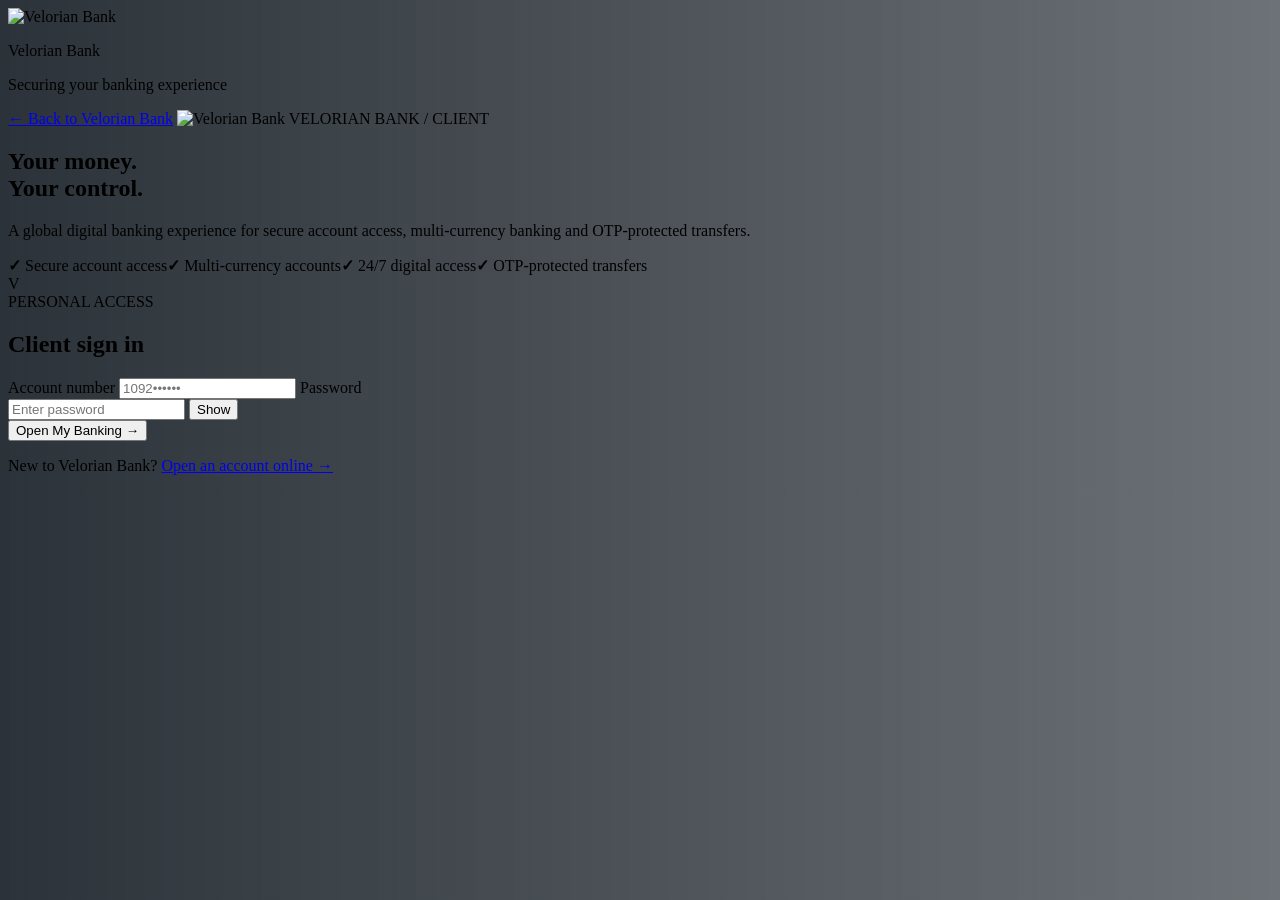
==== client/index.html @ 40f4d1a3 "Add files via upload" ====
<!doctype html><html lang="en"><head><meta charset="utf-8"><meta name="viewport" content="width=device-width,initial-scale=1"><meta name="description" content="Velorian Bank digital banking prototype"><base href="/VB-/"><title>Personal Banking — Velorian Bank</title><link rel="preconnect" href="https://fonts.googleapis.com"><link rel="preconnect" href="https://fonts.gstatic.com" crossorigin><link href="https://fonts.googleapis.com/css2?family=Inter:wght@400;500;600;700;800&family=Plus+Jakarta+Sans:wght@600;700;800&display=swap" rel="stylesheet"><link rel="stylesheet" href="../css/styles.css">
  <link rel="stylesheet" href="../css/preloader.css">
</head>
<body class="app-body client-app">
  <div id="vb-preloader" aria-label="Loading Velorian Bank" role="status">
    <div class="vb-loader-shell">
      <div class="vb-loader-mark">
        <span class="vb-loader-ring"></span>
        <img class="vb-loader-logo" src="../assets/logo-transparent.png" alt="Velorian Bank">
      </div>
      <p class="vb-loader-name">Velorian Bank</p>
      <p class="vb-loader-status">Securing your banking experience</p>
      <div class="vb-loader-progress" aria-hidden="true"></div>
    </div>
  </div>
<div id="toast" class="toast"></div>
<header class="client-topbar"><a href="index.html" class="client-logo"><img src="../assets/logo.jfif" alt="Velorian Bank"></a><nav class="client-nav"><button id="notificationsBtnTop" class="icon-btn notification-btn" aria-label="Notifications">◔<span id="notificationCount" class="notification-count">0</span></button><span class="client-welcome">Welcome back, <strong id="clientNameTop">Client</strong></span><button id="clientLogout" class="logout-btn">↪ <span>Sign out</span></button></nav></header>
<main class="client-main">
<section class="dashboard-welcome-row">
  <div><span class="eyebrow">PERSONAL BANKING</span><h1>Good to see you, <span id="heroFirstName">Client</span>.</h1><p>Everything you need to monitor your Velorian Bank account in one place.</p></div>
  <div class="dashboard-status"><span class="status-chip"><i></i> Account active</span><span class="status-chip">24/7 digital access</span></div>
</section>

<section class="client-dashboard-grid">
  <div class="account-summary-card">
    <div class="summary-top"><div><span class="summary-label">AVAILABLE BALANCE</span><div class="summary-account" id="summaryAccountNumber">1092••••••</div></div><span class="summary-currency" id="summaryCurrency">USD</span></div>
    <div class="summary-balance" id="balanceValue">$0.00</div>
    <div class="summary-bottom"><span>Funds available for account activity</span><button id="toggleBalance" class="text-btn">Hide balance</button></div>
  </div>
  <div class="dashboard-panel glass"><div class="dashboard-panel-head"><div><span class="card-kicker">FINANCIAL SNAPSHOT</span><h2>Account activity</h2></div></div><div class="snapshot-grid"><div class="snapshot-card"><span>Total deposits</span><strong id="totalDeposits">$0.00</strong><small>Successful deposits</small></div><div class="snapshot-card"><span>Total withdrawals</span><strong id="totalWithdrawals">$0.00</strong><small>Successful withdrawals</small></div><div class="snapshot-card"><span>Transactions</span><strong id="transactionCount">0</strong><small>Recorded activities</small></div><div class="snapshot-card"><span>Account status</span><strong id="snapshotStatus">Active</strong><small>Current standing</small></div></div></div>
</section>

<section class="client-dashboard-actions">
  <button class="quick-action transfer-action" id="openTransfer"><span>↗</span><strong>Transfer</strong><small>Send funds to another bank</small></button><button class="quick-action statement-action" id="openStatement"><span>▤</span><strong>Statements</strong><small>Generate an account statement</small></button>
  <button class="quick-action" id="notificationsBtn"><span>◔</span><strong>Notifications</strong><small>Review recent account alerts</small></button>
  <button class="quick-action" id="openPassword"><span>⌁</span><strong>Security</strong><small>Change your banking password</small></button>
  <button class="quick-action" id="openSupport"><span>?</span><strong>Support</strong><small>Get help with your account</small></button>
</section>

<section class="account-profile glass">
  <div class="profile-main"><div class="profile-avatar" id="profileAvatar">VB</div><div><span class="card-kicker">YOUR ACCOUNT</span><h2 id="profileName">Client</h2><p id="profileEmail">—</p></div></div>
  <div class="profile-meta"><div><span>Account number</span><strong id="profileAccountNumber">—</strong></div><div><span>Account type</span><strong id="profileType">Savings Account</strong></div><div><span>Member since</span><strong id="profileJoined">—</strong></div></div>
</section>

<section class="client-dashboard-grid">
  <div class="panel glass dashboard-activity"><div class="panel-head"><div><span class="card-kicker">ACCOUNT ACTIVITY</span><h2>Recent transactions</h2></div><div class="history-tools"><input id="historySearch" class="search-input" placeholder="Search transactions"><select id="historyFilter"><option value="all">All activity</option><option value="deposit">Deposits</option><option value="withdrawal">Withdrawals</option><option value="transfer_out">Transfers sent</option><option value="transfer_in">Transfers received</option></select></div></div><div class="table-wrap"><table><thead><tr><th>Reference</th><th>Transaction</th><th>Amount</th><th>Status</th><th>Date & time</th></tr></thead><tbody id="clientTransactions"></tbody></table></div></div>
  <div class="dashboard-side">
    <div class="dashboard-panel glass"><div class="dashboard-panel-head"><div><span class="card-kicker">ACCOUNT DETAILS</span><h2>Profile</h2></div></div><div class="account-details-list"><div><span>Account number</span><strong id="accountNumberHero">1092••••••</strong></div><div><span>Currency</span><strong id="profileCurrency">USD</strong></div><div><span>Status</span><strong id="profileStatus">Active</strong></div><div><span>Account type</span><strong id="profileTypeSide">Savings Account</strong></div></div></div>
    <div class="support-card"><span class="card-kicker">BANK SUPPORT</span><h3>Need help?</h3><p>Your account activity is managed by an authorized Velorian Bank administrator. Contact support if you need assistance with your account.</p><div class="support-actions"><button class="secondary-btn" id="openSupportSecondary">Contact support</button></div></div>
  </div>
</section>

<section class="dashboard-disclaimer">External transfers require one-time password verification. In this demonstration environment, external-bank transfers are simulated and are not sent through real banking payment rails.</section>

<section class="security-strip glass"><div><span class="card-kicker">ACCOUNT SECURITY</span><h3>Keep your banking access protected</h3><p>Update your password regularly and sign out when you finish.</p></div><button class="secondary-btn" id="openPasswordSecondary">Change password</button></section>
<footer class="client-footer"><span>© 2026 Velorian Bank</span><span>Trust. Tradition. Future.</span></footer></main>
<div class="modal-backdrop" id="transferModal"><div class="modal glass wide-modal"><button class="modal-close" data-close="transferModal">×</button><span class="eyebrow">GLOBAL TRANSFER</span><h2>Send money to another bank</h2><p class="modal-sub">Enter the recipient's banking details. You will be asked for a one-time verification code before the transfer is processed.</p><form id="externalTransferForm" class="form-stack form-grid"><label>Recipient full name<input id="transferRecipientName" required placeholder="Recipient name"></label><label>Destination country<input id="transferCountry" required placeholder="United Kingdom"></label><label>Recipient bank<input id="transferBankName" required placeholder="Bank name"></label><label>Recipient account number<input id="transferRecipientAccount" required placeholder="Account number / local identifier"></label><label>IBAN <small>Optional where not applicable</small><input id="transferIban" placeholder="IBAN"></label><label>SWIFT / BIC <small>Recommended for international transfers</small><input id="transferSwift" placeholder="SWIFT / BIC"></label><label>Amount<input id="transferAmount" type="number" min="0.01" step="0.01" required placeholder="0.00"></label><label>Currency<select id="transferCurrency"><option value="USD">USD — US Dollar</option><option value="GBP">GBP — British Pound</option><option value="EUR">EUR — Euro</option></select></label><label class="full-field">Transfer reference / description<input id="transferDescription" maxlength="120" placeholder="Purpose or payment reference"></label><div id="transferBalanceHint" class="account-number-line full-field">Available balance: —</div><p id="transferMessage" class="form-error full-field"></p><button class="primary-btn full-field" type="submit">Continue to OTP verification →</button></form></div></div>
<div class="modal-backdrop" id="otpModal"><div class="modal glass"><button class="modal-close" data-close="otpModal">×</button><span class="eyebrow">SECURITY VERIFICATION</span><h2>Verify your transfer</h2><p class="modal-sub" id="otpIntro">A one-time code has been sent to your registered email address.</p><form id="otpForm" class="form-stack"><label>6-digit OTP<input id="transferOtp" inputmode="numeric" maxlength="6" autocomplete="one-time-code" placeholder="••••••" required></label><div class="otp-timer" id="otpTimer">Expires in 05:00</div><p id="otpMessage" class="form-error"></p><button class="primary-btn" type="submit">Verify & process transfer →</button></form></div></div>
<div class="modal-backdrop" id="statementModal"><div class="modal glass"><button class="modal-close" data-close="statementModal">×</button><span class="eyebrow">ACCOUNT DOCUMENTS</span><h2>Generate statement</h2><p class="modal-sub">Choose a period, then print or save the statement as PDF.</p><form id="statementForm" class="form-stack"><label>From date<input id="statementFrom" type="date"></label><label>To date<input id="statementTo" type="date"></label><button class="primary-btn" type="submit">Generate statement →</button></form></div></div>
<div class="modal-backdrop" id="passwordModal"><div class="modal glass"><button class="modal-close" data-close="passwordModal">×</button><span class="eyebrow">SECURITY</span><h2>Change password</h2><form id="ownPasswordForm" class="form-stack"><label>Current password<input id="currentPassword" type="password" required></label><label>New password<input id="newPassword" type="password" minlength="8" required></label><label>Confirm new password<input id="confirmPassword" type="password" minlength="8" required></label><button class="primary-btn" type="submit">Update password</button></form></div></div>
<div class="modal-backdrop" id="notificationsModal"><div class="modal glass wide-modal"><button class="modal-close" data-close="notificationsModal">×</button><span class="eyebrow">ACCOUNT NOTIFICATIONS</span><h2>Notifications</h2><div id="notificationsList" class="notifications-list"></div></div></div>
<div class="modal-backdrop" id="receiptModal"><div class="modal glass" id="receiptContent"></div></div>
<script src="../js/storage.js"></script><script src="../js/config.js"></script><script src="../js/online-api.js"></script><script src="../js/access-control.js"></script><script src="../js/client.js"></script><script src="../js/client-online.js"></script>
  <script src="../js/preloader.js"></script>
<script src="../js/password-toggle.js"></script>
</body></html>
---- css/styles.css ----
:root {
  --bg: #07101c;
  --bg-soft: #0b1625;
  --panel: rgba(15, 29, 46, .74);
  --panel-strong: #0e1d2f;
  --border: rgba(255,255,255,.09);
  --text: #f5f8fc;
  --muted: #91a2b6;
  --gold: #d5a94f;
  --gold-soft: #f1d78c;
  --blue: #4e8cff;
  --blue-2: #6c63ff;
  --green: #31d59b;
  --red: #f46b7b;
  --shadow: 0 24px 70px rgba(0,0,0,.32);
  --radius: 24px;
  --radius-sm: 14px;
  --font: Inter, system-ui, sans-serif;
  --display: "Plus Jakarta Sans", Inter, system-ui, sans-serif;
}

* { box-sizing: border-box; }
html { scroll-behavior: smooth; }
body { margin: 0; background: var(--bg); color: var(--text); font-family: var(--font); }
button, input, select { font: inherit; }
button, a { -webkit-tap-highlight-color: transparent; }
a { color: inherit; text-decoration: none; }
button { cursor: pointer; }

.glass {
  background: linear-gradient(135deg, rgba(19,38,60,.78), rgba(8,19,32,.68));
  border: 1px solid var(--border);
  box-shadow: var(--shadow);
  backdrop-filter: blur(22px);
  -webkit-backdrop-filter: blur(22px);
}

.eyebrow, .card-kicker {
  display: block;
  color: #9bb0c7;
  font-size: 10px;
  font-weight: 800;
  letter-spacing: .18em;
  text-transform: uppercase;
}
h1,h2,h3 { font-family: var(--display); margin: 0; }
p { color: var(--muted); line-height: 1.7; }

.ambient, .auth-orb {
  position: fixed; border-radius: 50%; filter: blur(90px); opacity: .18; pointer-events: none;
}
.ambient-one { width: 420px; height: 420px; background: #326cff; top: -180px; left: -140px; }
.ambient-two { width: 480px; height: 480px; background: #a77a28; right: -220px; bottom: -180px; }

.landing-body, .auth-body { min-height: 100vh; overflow-x: hidden; background: radial-gradient(circle at 15% 20%, rgba(49,90,150,.22), transparent 30%), radial-gradient(circle at 85% 80%, rgba(180,132,40,.12), transparent 30%), var(--bg); }
.landing-shell { width: min(1160px, 92%); margin: auto; min-height: 100vh; display: grid; grid-template-columns: 1.05fr .95fr; gap: 70px; align-items: center; position: relative; }
.landing-brand { padding: 70px 0; }
.landing-logo { width: 330px; max-width: 80%; object-fit: contain; mix-blend-mode: screen; filter: drop-shadow(0 12px 25px rgba(0,0,0,.22)); }
.landing-brand h1 { font-size: clamp(42px, 5.5vw, 72px); line-height: 1.02; margin-top: 28px; letter-spacing: -.05em; }
.landing-brand h1 span, .auth-visual h1 span { color: var(--gold-soft); }
.landing-brand p { max-width: 580px; font-size: 16px; margin: 24px 0; }
.trust-row { display: flex; flex-wrap: wrap; gap: 14px; color: #c2d0df; font-size: 12px; }
.portal-grid { display: grid; gap: 18px; }
.portal-card { min-height: 230px; border: 1px solid var(--border); border-radius: 28px; padding: 30px; background: linear-gradient(145deg, rgba(24,46,71,.75), rgba(9,19,31,.78)); box-shadow: var(--shadow); display: grid; grid-template-columns: auto 1fr auto; gap: 20px; align-items: start; transition: transform .25s, border-color .25s, background .25s; }
.portal-card:hover { transform: translateY(-7px); border-color: rgba(213,169,79,.42); background: linear-gradient(145deg, rgba(30,55,83,.85), rgba(10,21,34,.84)); }
.portal-card h2 { margin-top: 8px; font-size: 28px; }
.portal-card p { font-size: 13px; margin-bottom: 0; }
.portal-icon { width: 52px; height: 52px; border-radius: 16px; display: grid; place-items: center; font-size: 24px; }
.admin-icon { background: rgba(108,99,255,.15); color: #9c96ff; }
.client-icon { background: rgba(49,213,155,.12); color: var(--green); }
.portal-arrow { font-size: 26px; color: #73879d; transition: transform .25s; }
.portal-card:hover .portal-arrow { transform: translateX(5px); color: white; }

.auth-layout { min-height: 100vh; width: min(1180px, 92%); margin: auto; display: grid; grid-template-columns: 1fr 480px; gap: 100px; align-items: center; position: relative; }
.back-link { position: absolute; top: 30px; left: 0; color: #9cafc4; font-size: 13px; }
.auth-visual .auth-logo { width: 230px; max-width: 60%; margin-bottom: 30px; mix-blend-mode: screen; }
.auth-visual .auth-logo { display: none !important; }
.auth-visual h1 { font-size: clamp(45px, 5vw, 70px); line-height: 1.02; margin-top: 18px; letter-spacing: -.05em; }
.auth-visual p { max-width: 560px; font-size: 15px; }
.auth-card { border-radius: 30px; padding: 38px; }
.auth-card-head { display: flex; gap: 16px; align-items: center; margin-bottom: 34px; }
.auth-card-head h2 { font-size: 25px; margin-top: 5px; }
.mini-brand { width: 48px; height: 48px; border-radius: 15px; display: grid; place-items: center; background: linear-gradient(145deg, #e1bc65, #a47728); color: #101a25; font-family: var(--display); font-weight: 900; font-size: 20px; }
.form-stack { display: grid; gap: 18px; }
.form-stack label { color: #b8c7d8; font-size: 12px; font-weight: 700; display: grid; gap: 8px; }
.form-stack input, .search-input, select { width: 100%; color: white; background: rgba(5,14,24,.72); border: 1px solid rgba(255,255,255,.10); border-radius: 13px; outline: none; padding: 14px 15px; transition: border .2s, box-shadow .2s; }
.form-stack input:focus, .search-input:focus, select:focus { border-color: rgba(78,140,255,.7); box-shadow: 0 0 0 4px rgba(78,140,255,.09); }
.password-wrap { position: relative; }
.password-wrap input { padding-right: 64px; }
.password-toggle { position: absolute; right: 7px; top: 7px; z-index: 10; height: 36px; min-width: 42px; padding: 0 8px; border: 0; border-radius: 9px; color: #9fb0c3; background: transparent; font-size: 11px; font-weight: 700; cursor: pointer; pointer-events: auto; }
.password-toggle:hover { color: #f0cf78; background: rgba(255,255,255,.04); }
.password-toggle:focus-visible { outline: 2px solid rgba(220,182,106,.65); outline-offset: 2px; }
.primary-btn, .secondary-btn, .success-btn, .danger-btn { border: 0; border-radius: 13px; padding: 14px 17px; color: white; font-weight: 800; transition: transform .2s, box-shadow .2s, filter .2s; }
.primary-btn { background: linear-gradient(135deg, #4e8cff, #6c63ff); box-shadow: 0 12px 25px rgba(78,140,255,.18); }
.primary-btn:hover, .secondary-btn:hover, .success-btn:hover, .danger-btn:hover { transform: translateY(-2px); filter: brightness(1.08); }
.primary-btn span { float: right; }
.primary-btn.compact { width: auto; }
.secondary-btn { background: rgba(255,255,255,.08); border: 1px solid var(--border); }
.success-btn { background: linear-gradient(135deg, #21b982, #2dd49c); color: #062218; }
.danger-btn { background: linear-gradient(135deg, #e85c6d, #f57986); color: #29070d; }
.form-error { min-height: 0; margin: -6px 0 0; color: #ff7d8a; font-size: 12px; display:none; }
.form-error.show { display:block; }

.app-body { min-height: 100vh; background: radial-gradient(circle at 75% 0%, rgba(47,90,155,.16), transparent 30%), var(--bg); }
.sidebar { position: fixed; left: 0; top: 0; bottom: 0; width: 250px; border-right: 1px solid var(--border); background: rgba(6,15,25,.9); backdrop-filter: blur(22px); z-index: 50; padding: 24px 16px; display: flex; flex-direction: column; }
.sidebar-brand img { width: 175px; height: 78px; object-fit: contain; mix-blend-mode: screen; }
.side-role { margin: 15px 5px 22px; color: #92a5ba; font-size: 11px; display: flex; align-items: center; gap: 8px; }
.status-dot { width: 7px; height: 7px; border-radius: 50%; background: var(--green); box-shadow: 0 0 12px var(--green); }
.sidebar nav { display: grid; gap: 5px; }
.nav-item { width: 100%; border: 0; background: transparent; color: #8193a8; text-align: left; padding: 13px 14px; border-radius: 12px; font-size: 13px; display: flex; gap: 13px; align-items: center; }
.nav-item.active, .nav-item:hover { background: rgba(78,140,255,.11); color: white; }
.sidebar-bottom { margin-top: auto; display: grid; gap: 15px; }
.security-note { display: flex; gap: 10px; padding: 13px; border-radius: 13px; background: rgba(49,213,155,.05); border: 1px solid rgba(49,213,155,.10); }
.security-note > span { color: var(--green); }
.security-note strong, .security-note small { display: block; }
.security-note strong { font-size: 10px; }
.security-note small { color: #7890a5; font-size: 9px; margin-top: 3px; }
.logout-btn { border: 0; background: transparent; color: #8395a9; text-align: left; padding: 12px 8px; display: flex; gap: 10px; }
.logout-btn:hover { color: #ff8792; }
.app-main { margin-left: 250px; min-height: 100vh; }
.topbar { min-height: 88px; padding: 18px 34px; border-bottom: 1px solid var(--border); display: flex; align-items: center; justify-content: space-between; gap: 20px; background: rgba(7,16,28,.55); backdrop-filter: blur(20px); position: sticky; top: 0; z-index: 20; }
.topbar h1 { font-size: 21px; margin-top: 5px; }
.topbar-user { display: flex; gap: 11px; align-items: center; }
.topbar-user strong, .topbar-user small { display: block; }
.topbar-user strong { font-size: 12px; }
.topbar-user small { font-size: 10px; color: var(--muted); margin-top: 3px; }
.avatar { width: 38px; height: 38px; border-radius: 50%; display: grid; place-items: center; background: linear-gradient(145deg,#d7ad58,#7b591d); color: #111b26; font-size: 11px; font-weight: 900; }
.menu-btn { display: none; background: transparent; border: 0; color: white; font-size: 22px; }
.dashboard-content { padding: 30px 34px 60px; max-width: 1500px; }
.dashboard-section { display: none; animation: sectionIn .3s ease; }
.dashboard-section.active { display: block; }
@keyframes sectionIn { from { opacity: 0; transform: translateY(5px); } to { opacity: 1; transform: none; } }
.welcome-banner { border-radius: 22px; padding: 27px 30px; display: flex; justify-content: space-between; align-items: center; margin-bottom: 20px; }
.welcome-banner h2 { margin-top: 8px; font-size: 24px; }
.welcome-banner p { margin: 6px 0 0; font-size: 12px; }
.stats-grid { display: grid; grid-template-columns: repeat(4,1fr); gap: 16px; margin-bottom: 18px; }
.stat-card { padding: 20px; border-radius: 20px; }
.stat-card .stat-top { display: flex; justify-content: space-between; color: #8498ad; font-size: 11px; }
.stat-card strong { display: block; margin: 16px 0 7px; font-family: var(--display); font-size: 26px; }
.stat-card small { color: #71869b; font-size: 10px; }
.stat-icon { width: 33px; height: 33px; border-radius: 10px; display: grid; place-items: center; }
.blue { color: #77a6ff; background: rgba(78,140,255,.11); }
.green { color: var(--green); background: rgba(49,213,155,.10); }
.red { color: var(--red); background: rgba(244,107,123,.10); }
.gold { color: var(--gold-soft); background: rgba(213,169,79,.10); }
.two-column { display: grid; grid-template-columns: 1.35fr .65fr; gap: 18px; }
.panel { border-radius: 22px; overflow: hidden; }
.panel-head { display: flex; justify-content: space-between; align-items: center; gap: 15px; padding: 23px 24px; }
.panel-head h2, .panel-head h3 { margin-top: 6px; font-size: 17px; }
.text-btn { background: transparent; border: 0; color: #79a6ff; font-size: 11px; }
.table-wrap { overflow-x: auto; }
table { width: 100%; border-collapse: collapse; min-width: 600px; }
th { color: #71869a; font-size: 9px; text-transform: uppercase; letter-spacing: .1em; font-weight: 800; text-align: left; padding: 12px 20px; border-top: 1px solid var(--border); }
td { padding: 15px 20px; border-top: 1px solid rgba(255,255,255,.055); color: #c5d1dd; font-size: 11px; white-space: nowrap; }
tbody tr:hover { background: rgba(255,255,255,.025); }
.amount-positive { color: var(--green); font-weight: 800; }
.amount-negative { color: var(--red); font-weight: 800; }
.badge { display: inline-flex; padding: 5px 8px; border-radius: 99px; font-size: 8px; font-weight: 800; text-transform: uppercase; letter-spacing: .07em; }
.badge-success { color: #6ff0bd; background: rgba(49,213,155,.09); }
.badge-pending { color: #f0ca76; background: rgba(213,169,79,.09); }
.client-list { padding: 0 20px 15px; }
.client-row { display: flex; align-items: center; gap: 11px; padding: 14px 0; border-top: 1px solid rgba(255,255,255,.055); }
.client-row .avatar { width: 32px; height: 32px; font-size: 9px; }
.client-row div:nth-child(2) { flex: 1; }
.client-row strong, .client-row small { display: block; }
.client-row strong { font-size: 11px; }
.client-row small { color: #6f8499; font-size: 9px; margin-top: 3px; }
.client-row .balance-mini { font-size: 11px; font-weight: 800; }
.section-heading { display: flex; align-items: end; justify-content: space-between; gap: 20px; margin-bottom: 22px; }
.section-heading h2 { margin-top: 7px; font-size: 27px; }
.section-heading p { margin: 6px 0 0; font-size: 12px; }
.toolbar { padding: 16px 20px; border-bottom: 1px solid var(--border); display: flex; gap: 10px; align-items: center; }
.search-input { max-width: 360px; font-size: 11px; }
.toolbar select { width: 150px; font-size: 11px; }
.muted { color: #71869a; font-size: 10px; margin-left: auto; }
.action-btn { border: 1px solid var(--border); background: rgba(255,255,255,.04); color: #a7bad0; border-radius: 8px; padding: 7px 9px; font-size: 9px; }
.action-btn:hover { color: white; border-color: rgba(78,140,255,.4); }
.mobile-overlay { display: none; }

.modal-backdrop { position: fixed; inset: 0; z-index: 100; background: rgba(0,0,0,.64); display: none; place-items: center; padding: 20px; backdrop-filter: blur(7px); }
.modal-backdrop.open { display: grid; }
.modal { width: min(520px, 100%); border-radius: 25px; padding: 30px; position: relative; max-height: 90vh; overflow: auto; }
.modal h2 { margin-top: 8px; font-size: 25px; }
.modal-sub { font-size: 12px; margin-top: 7px; }
.modal-close { position: absolute; top: 18px; right: 18px; width: 33px; height: 33px; border-radius: 10px; border: 1px solid var(--border); background: rgba(255,255,255,.05); color: #b7c6d6; font-size: 20px; }
.wide-modal { width: min(760px, 100%); }
.detail-hero { display: flex; align-items: center; gap: 15px; padding: 20px 0; }
.detail-hero .avatar { width: 56px; height: 56px; font-size: 14px; }
.detail-grid { display: grid; grid-template-columns: repeat(3,1fr); gap: 10px; margin: 8px 0 20px; }
.detail-box { padding: 15px; border-radius: 14px; background: rgba(255,255,255,.04); border: 1px solid var(--border); }
.detail-box span, .detail-box strong { display: block; }
.detail-box span { color: #74889d; font-size: 9px; text-transform: uppercase; letter-spacing: .08em; }
.detail-box strong { margin-top: 7px; font-size: 14px; }
.empty-state { padding: 45px 20px; text-align: center; color: #71869b; font-size: 11px; }

.client-topbar { height: 80px; padding: 0 max(4vw, 28px); border-bottom: 1px solid var(--border); display: flex; align-items: center; justify-content: space-between; background: rgba(7,16,28,.72); backdrop-filter: blur(20px); position: sticky; top: 0; z-index: 30; }
.client-logo img { width: 150px; height: 58px; object-fit: contain; mix-blend-mode: screen; }
.client-nav { display: flex; align-items: center; gap: 20px; }
.client-welcome { color: #8297ac; font-size: 11px; }
.client-welcome strong { color: white; }
.client-main { width: min(1180px, 92%); margin: auto; padding: 55px 0; }
.client-hero { display: flex; justify-content: space-between; align-items: end; gap: 30px; margin-bottom: 30px; }
.client-hero h1 { font-size: clamp(34px, 5vw, 53px); letter-spacing: -.045em; margin-top: 8px; }
.client-hero p { font-size: 13px; margin: 10px 0 0; }
.account-chip { padding: 15px 18px; border: 1px solid var(--border); background: rgba(255,255,255,.04); border-radius: 16px; min-width: 220px; }
.account-chip span, .account-chip strong { display: block; }
.account-chip span { color: #71869b; font-size: 8px; letter-spacing: .14em; }
.account-chip strong { margin: 7px 0; font-family: var(--display); font-size: 15px; letter-spacing: .08em; }
.account-chip button { border: 0; background: transparent; color: #79a6ff; padding: 0; font-size: 9px; }
.client-stats { display: grid; grid-template-columns: 2fr 1fr 1fr; gap: 16px; margin-bottom: 18px; }
.balance-card, .mini-stat { border-radius: 22px; padding: 24px; }
.balance-card { background: linear-gradient(135deg, rgba(29,58,91,.88), rgba(9,22,36,.8)); }
.balance-head { display: flex; justify-content: space-between; color: #94a9bf; font-size: 9px; font-weight: 800; letter-spacing: .14em; }
.icon-btn { border: 0; background: transparent; color: #7d94ab; }
.balance-value { font-family: var(--display); font-size: clamp(34px, 4vw, 48px); font-weight: 800; letter-spacing: -.04em; margin: 15px 0 6px; }
.balance-meta, .mini-stat small { color: #71869b; font-size: 10px; }
.mini-stat span { display: block; color: #8ea2b8; font-size: 10px; }
.mini-stat strong { display: block; font-family: var(--display); font-size: 24px; margin: 18px 0 8px; }
.money-grid { display: grid; grid-template-columns: 1fr 1fr; gap: 18px; margin-bottom: 18px; }
.money-card { padding: 24px; border-radius: 22px; }
.money-icon { width: 39px; height: 39px; display: grid; place-items: center; border-radius: 12px; margin-bottom: 18px; font-size: 20px; }
.deposit-card .money-icon { color: var(--green); background: rgba(49,213,155,.1); }
.withdrawal-card .money-icon { color: var(--red); background: rgba(244,107,123,.1); }
.money-card h2 { margin-top: 7px; font-size: 19px; }
.money-card p { font-size: 11px; margin: 7px 0 18px; }
.money-form { display: grid; grid-template-columns: 1fr auto; gap: 10px; }
.amount-input { display: flex; align-items: center; gap: 4px; background: rgba(5,14,24,.7); border: 1px solid var(--border); border-radius: 13px; padding-left: 14px; }
.amount-input span { color: #73869a; font-weight: 800; }
.amount-input input { width: 100%; border: 0; outline: 0; background: transparent; color: white; padding: 14px 12px; min-width: 0; }
.history-panel { border-radius: 22px; }
.live-pill { color: #6fe6b9; font-size: 9px; display: flex; align-items: center; gap: 6px; }
.live-pill i { width: 6px; height: 6px; background: var(--green); border-radius: 50%; box-shadow: 0 0 10px var(--green); }
.client-footer { width: min(1180px, 92%); margin: 0 auto; padding: 0 0 35px; display: flex; justify-content: space-between; color: #506478; font-size: 9px; letter-spacing: .04em; }

.toast { position: fixed; right: 25px; bottom: 25px; z-index: 200; background: #13273d; border: 1px solid var(--border); border-radius: 14px; padding: 14px 17px; box-shadow: var(--shadow); color: white; font-size: 11px; transform: translateY(20px); opacity: 0; pointer-events: none; transition: .25s; }
.toast.show { transform: none; opacity: 1; }
.toast.success { border-color: rgba(49,213,155,.28); }
.toast.error { border-color: rgba(244,107,123,.28); }

@media (max-width: 1050px) {
  .landing-shell { grid-template-columns: 1fr; gap: 20px; padding: 60px 0; }
  .landing-brand { padding: 0; text-align: center; }
  .landing-brand p { margin-left: auto; margin-right: auto; }
  .trust-row { justify-content: center; }
  .portal-grid { width: min(650px,100%); margin: auto; }
  .auth-layout { grid-template-columns: 1fr; gap: 35px; padding: 90px 0 50px; }
  .auth-visual { text-align: center; }
  .auth-visual p { margin-left: auto; margin-right: auto; }
  .back-link { left: 4%; }
  .auth-card { width: min(520px,100%); margin: auto; }
  .two-column { grid-template-columns: 1fr; }
  .stats-grid { grid-template-columns: repeat(2,1fr); }
}
@media (max-width: 760px) {
  .sidebar { transform: translateX(-105%); transition: transform .25s; }
  .sidebar.open { transform: none; }
  .mobile-overlay { position: fixed; inset: 0; background: rgba(0,0,0,.55); z-index: 45; }
  .mobile-overlay.open { display: block; }
  .app-main { margin-left: 0; }
  .topbar { padding: 15px 18px; }
  .menu-btn { display: block; }
  .topbar-user div:not(.avatar) { display: none; }
  .dashboard-content { padding: 20px 18px 45px; }
  .welcome-banner { align-items: start; gap: 18px; flex-direction: column; }
  .stats-grid { grid-template-columns: 1fr 1fr; gap: 10px; }
  .stat-card { padding: 15px; }
  .stat-card strong { font-size: 20px; }
  .section-heading { align-items: start; flex-direction: column; }
  .section-heading h2 { font-size: 24px; }
  .toolbar { align-items: stretch; flex-direction: column; }
  .search-input, .toolbar select { max-width: none; width: 100%; }
  .muted { margin-left: 0; }
  .client-topbar { padding: 0 18px; }
  .client-logo img { width: 130px; }
  .client-welcome { display: none; }
  .client-main { width: 92%; padding: 35px 0; }
  .client-hero { align-items: start; flex-direction: column; }
  .account-chip { width: 100%; }
  .client-stats { grid-template-columns: 1fr; }
  .balance-card { min-height: 170px; }
  .money-grid { grid-template-columns: 1fr; }
  .money-form { grid-template-columns: 1fr; }
  .client-footer { flex-direction: column; gap: 8px; }
  .detail-grid { grid-template-columns: 1fr; }
}
@media (max-width: 480px) {
  .landing-brand h1, .auth-visual h1 { font-size: 42px; }
  .landing-logo { width: 250px; }
  .portal-card { min-height: 0; padding: 22px; grid-template-columns: auto 1fr; }
  .portal-arrow { grid-column: 2; }
  .auth-card { padding: 25px 20px; }
  .auth-visual .auth-logo { width: 180px; }
  .stats-grid { grid-template-columns: 1fr; }
}

/* ===== Landing navigation desktop/mobile correction ===== */
/* Keep the mobile navigation hidden on desktop so its links never render as a second plain-text menu. */
.mobile-nav { display: none; }
.site-header { isolation: isolate; }
.nav-wrap { min-height: 76px; }
.site-logo { height: 58px; width: 178px; object-fit: contain; mix-blend-mode: normal; filter: drop-shadow(0 8px 18px rgba(0,0,0,.22)); }
.site-nav { flex: 1; justify-content: flex-end; }
.site-nav a, .site-nav .nav-button { white-space: nowrap; }
@media (max-width: 900px) {
  .site-logo { width: 165px; height: 54px; }
}
@media (max-width: 600px) {
  .mobile-nav { display: none; }
  .mobile-nav.open { display: grid; }
}

/* ===== Velorian Bank v2 additions ===== */
.client-cell{display:flex;align-items:center;gap:10px}.avatar.small{width:34px;height:34px;font-size:11px;flex:none}.client-cell small,.table-wrap td small{display:block;color:var(--muted,#71869b);font-size:11px;margin-top:3px}.audit-panel{margin-top:22px}.audit-list{display:grid;gap:0}.audit-row{display:flex;align-items:center;gap:12px;padding:13px 0;border-bottom:1px solid var(--border)}.audit-row:last-child{border-bottom:0}.audit-icon{width:30px;height:30px;border-radius:10px;display:grid;place-items:center;background:rgba(47,211,141,.1);color:#35d28c}.audit-row div:nth-child(2){display:flex;flex-direction:column;flex:1}.audit-row small{color:var(--muted);margin-top:3px}.audit-row time{font-size:11px;color:var(--muted)}
.form-grid{display:grid;grid-template-columns:1fr 1fr;gap:14px}.form-grid .full-field{grid-column:1/-1}.form-grid label{display:flex;flex-direction:column;gap:7px}.form-grid textarea,.form-grid select,.form-grid input{width:100%}.account-number-line{margin:12px 0 18px;padding:12px 14px;border:1px solid var(--border);border-radius:14px;background:rgba(255,255,255,.025);color:var(--muted);display:flex;justify-content:space-between}.account-number-line strong{color:var(--text)}
.detail-head{display:flex;align-items:center;gap:15px;margin-bottom:20px}.detail-avatar,.profile-avatar{width:58px;height:58px;border-radius:18px;display:grid;place-items:center;background:linear-gradient(135deg,#182d4b,#b89548);color:white;font-weight:800;font-size:18px;box-shadow:0 12px 30px rgba(0,0,0,.22)}.detail-head h2{margin:4px 0 3px}.detail-head p{margin:0;color:var(--muted);font-size:12px}.detail-actions{display:flex;flex-wrap:wrap;gap:9px;margin:18px 0 22px}.detail-actions .secondary-btn,.detail-actions .primary-btn{font-size:12px}
.account-profile{margin-top:20px;padding:20px 22px;display:flex;justify-content:space-between;align-items:center;gap:24px}.profile-main{display:flex;align-items:center;gap:14px}.profile-avatar{width:52px;height:52px;font-size:15px}.profile-main h2{margin:3px 0}.profile-main p{margin:0;color:var(--muted);font-size:12px}.profile-meta{display:flex;gap:34px}.profile-meta div{display:flex;flex-direction:column;gap:5px}.profile-meta span:first-child{font-size:10px;text-transform:uppercase;letter-spacing:.1em;color:var(--muted)}.profile-meta strong{font-size:13px}.quick-actions{display:grid;grid-template-columns:repeat(4,1fr);gap:13px;margin:20px 0}.quick-action{border:1px solid var(--border);border-radius:18px;background:rgba(255,255,255,.035);padding:17px;text-align:left;color:var(--text);cursor:pointer;transition:.22s;display:flex;flex-direction:column;gap:5px}.quick-action:hover{transform:translateY(-2px);border-color:rgba(184,149,72,.45);background:rgba(255,255,255,.06)}.quick-action>span{font-size:21px}.quick-action strong{font-size:14px}.quick-action small{color:var(--muted);font-size:11px}.deposit-action>span{color:#35d28c}.withdraw-action>span{color:#ef6674}.transfer-action>span{color:#6d9dff}.statement-action>span{color:#b89548}.client-app .history-panel{margin-top:22px}
.badge-danger{background:rgba(239,102,116,.12);color:#ff7885}.wide-modal{max-width:760px}.modal-sub{color:var(--muted);line-height:1.6}.money-form button:disabled{opacity:.45;cursor:not-allowed}.money-form input:disabled{opacity:.55}.empty-state{padding:28px 16px;text-align:center;color:var(--muted);font-size:13px}
@media(max-width:900px){.account-profile{align-items:flex-start;flex-direction:column}.profile-meta{width:100%;justify-content:space-between;gap:14px}.quick-actions{grid-template-columns:repeat(2,1fr)}}
@media(max-width:640px){.form-grid{grid-template-columns:1fr}.form-grid .full-field{grid-column:auto}.profile-meta{display:grid;grid-template-columns:1fr 1fr}.quick-actions{grid-template-columns:1fr 1fr}.detail-actions{flex-direction:column}.detail-actions button{width:100%}.account-number-line{font-size:11px}}

/* ===== Internal transfers ===== */
.transfer-recipient-card{margin:18px 0;padding:16px 18px;border:1px solid rgba(109,157,255,.2);background:linear-gradient(135deg,rgba(49,91,145,.16),rgba(255,255,255,.025));border-radius:16px}.transfer-recipient-card span{display:block;color:var(--muted);font-size:9px;letter-spacing:.12em}.transfer-recipient-card strong{display:block;margin-top:6px;font-family:var(--display);font-size:24px}.field-optional{color:var(--muted);font-size:10px}.transfer-out-icon{color:#ef6674}.transfer-in-icon{color:#35d28c}.transfer-action:disabled{opacity:.5;cursor:not-allowed}
/* ===== VELORIAN BANK V5 EXPERIENCE LAYER ===== */
.quick-actions{display:grid;grid-template-columns:repeat(4,1fr);gap:12px;margin:18px 0}.quick-action{border:1px solid var(--border);background:rgba(255,255,255,.035);color:#dbe6f1;border-radius:18px;padding:17px;text-align:left;cursor:pointer;transition:.22s}.quick-action:hover{transform:translateY(-2px);background:rgba(255,255,255,.06);border-color:rgba(255,255,255,.12)}.quick-action span{display:grid;place-items:center;width:34px;height:34px;border-radius:11px;background:rgba(255,255,255,.06);margin-bottom:13px;font-size:17px}.quick-action strong,.quick-action small{display:block}.quick-action strong{font-size:12px}.quick-action small{font-size:9px;color:#71869b;margin-top:4px}.deposit-action span{color:var(--green)}.withdraw-action span{color:var(--red)}.transfer-action span{color:#7ba8ff}.statement-action span{color:var(--gold-soft)}
.account-alert{display:flex;gap:12px;align-items:center;padding:14px 17px;border:1px solid rgba(244,107,123,.25);background:rgba(244,107,123,.07);border-radius:15px;margin:-12px 0 20px;color:#eab5bc;font-size:11px}.account-alert strong{color:#ff9aa7;text-transform:capitalize}.account-alert span{color:#9b7d85}.hidden{display:none!important}.notification-btn{position:relative;font-size:18px}.notification-count{position:absolute;right:-4px;top:-5px;min-width:14px;height:14px;padding:0 3px;border-radius:99px;background:#e85d6e;color:#fff;font-size:8px;display:grid;place-items:center}.history-tools{display:flex;gap:8px}.history-tools .search-input{width:170px}.history-tools select{width:150px}.security-strip{display:flex;justify-content:space-between;align-items:center;gap:20px;padding:22px;border-radius:20px;margin-top:18px}.security-strip h3{margin-top:6px;font-size:16px}.security-strip p{font-size:10px;margin-top:5px}.recipient-preview{display:flex;align-items:center;gap:10px;padding:12px;border:1px solid rgba(49,213,155,.22);background:rgba(49,213,155,.05);border-radius:12px}.recipient-preview strong,.recipient-preview small{display:block}.recipient-preview strong{font-size:11px}.recipient-preview small{font-size:9px;color:#72869b;margin-top:3px}.profile-avatar.small{width:30px;height:30px;font-size:9px}.transfer-recipient-card small{display:block;color:#64788c;font-size:9px;margin-top:5px}.notifications-list{display:grid;gap:9px;margin-top:20px}.notification-item{display:flex;gap:12px;padding:14px;border:1px solid var(--border);background:rgba(255,255,255,.025);border-radius:13px}.notification-item.unread{border-color:rgba(78,140,255,.28);background:rgba(78,140,255,.05)}.notification-item strong,.notification-item p,.notification-item small{display:block}.notification-item strong{font-size:11px}.notification-item p{font-size:10px;color:#8799ab;margin:4px 0}.notification-item small{font-size:8px;color:#586d82}.notification-dot{display:block;width:8px;height:8px;border-radius:50%;margin-top:5px;background:#79a6ff}.notification-dot.success{background:var(--green)}.notification-dot.warning{background:var(--gold-soft)}.receipt-brand{text-align:center;margin-bottom:15px}.receipt-brand img{width:145px;height:55px;object-fit:contain}.receipt-status{text-align:center;margin:10px}.receipt-amount{text-align:center;font-family:var(--display);font-size:40px;font-weight:800;margin:16px 0 25px}.receipt-grid{display:grid;grid-template-columns:1fr 1fr;gap:9px;margin-bottom:20px}.receipt-grid div{padding:13px;border-radius:12px;background:rgba(255,255,255,.04);border:1px solid var(--border)}.receipt-grid span,.receipt-grid strong{display:block}.receipt-grid span{font-size:8px;color:#6f8398;text-transform:uppercase;letter-spacing:.08em}.receipt-grid strong{font-size:10px;margin-top:5px;word-break:break-word}.analytics-grid{display:grid;grid-template-columns:1.5fr .5fr;gap:18px;margin:18px 0}.bar-chart{height:220px;display:grid;grid-template-columns:repeat(7,1fr);align-items:end;gap:12px;padding:10px 22px 18px}.bar-col{height:100%;display:flex;flex-direction:column;align-items:center;justify-content:end;gap:7px}.bar-value{font-size:7px;color:#74889d;min-height:10px}.bar-track{height:145px;width:100%;max-width:30px;border-radius:9px;background:rgba(255,255,255,.035);display:flex;align-items:end;overflow:hidden}.bar-track i{display:block;width:100%;border-radius:8px;background:linear-gradient(180deg,#6f9fff,#345ea6);min-height:5px}.bar-col>span{font-size:8px;color:#71869b}.status-breakdown{padding:7px 23px 20px}.status-line{margin:15px 0}.status-line>div:first-child{display:flex;justify-content:space-between;font-size:10px;color:#8194a7}.status-line strong{color:#e8eef4}.status-bar{height:7px;background:rgba(255,255,255,.05);border-radius:99px;overflow:hidden;margin-top:8px}.status-bar i{display:block;height:100%;border-radius:99px}.status-bar .green{background:var(--green)}.status-bar .red{background:var(--red)}.status-bar .gold{background:var(--gold-soft)}.status-bar .blue{background:#6e9eff}.full-audit{padding:8px 20px 20px}.audit-item{display:flex;gap:12px;padding:15px 5px;border-bottom:1px solid rgba(255,255,255,.05)}.audit-item:last-child{border-bottom:0}.audit-icon{width:30px;height:30px;border-radius:10px;display:grid;place-items:center;background:rgba(49,213,155,.08);color:var(--green);flex:0 0 auto}.audit-item strong,.audit-item p,.audit-item small{display:block}.audit-item strong{font-size:11px}.audit-item p{font-size:10px;color:#8a9caf;margin:4px 0}.audit-item small{font-size:8px;color:#5e7286}.settings-grid{display:grid;grid-template-columns:1fr 1fr;gap:18px}.setting-card{padding:24px;border-radius:20px}.setting-card h3{font-size:19px;margin-top:7px}.setting-card>p{font-size:10px;margin:5px 0 20px}.setting-row{display:flex;justify-content:space-between;padding:13px 0;border-top:1px solid rgba(255,255,255,.06);font-size:10px;color:#75899d}.setting-row strong{color:#dce6ef}.security-note.large{margin-top:15px}.inner-panel{border:1px solid var(--border);margin-top:15px}.detail-head{display:flex;align-items:center;gap:14px;padding:5px 0 18px}.detail-avatar{width:58px;height:58px;border-radius:17px;display:grid;place-items:center;background:linear-gradient(135deg,#b58a3a,#e4c47a);color:#132235;font-weight:900;font-size:15px}.detail-head h2{margin-top:6px}.detail-head p{font-size:10px;margin-top:4px}.detail-actions{display:flex;flex-wrap:wrap;gap:8px;margin-bottom:18px}.account-number-line{font-size:10px;color:#75899d;margin:10px 0 20px}.account-number-line strong{color:#fff;margin-left:5px;letter-spacing:.08em}.client-cell{display:flex;align-items:center;gap:9px}.client-cell small,.clientsTable td small{display:block;color:#71869b;font-size:8px;margin-top:3px}.avatar.small{width:30px;height:30px;font-size:8px}
@media(max-width:1050px){.analytics-grid{grid-template-columns:1fr}.settings-grid{grid-template-columns:1fr}.quick-actions{grid-template-columns:repeat(2,1fr)}}
@media(max-width:760px){.quick-actions{grid-template-columns:1fr 1fr}.client-hero{align-items:start;flex-direction:column}.account-chip{width:100%}.history-tools{display:none}.security-strip{align-items:start;flex-direction:column}.receipt-grid{grid-template-columns:1fr}.analytics-grid{gap:12px}.bar-chart{padding-left:12px;padding-right:12px;gap:6px}.bar-track{max-width:22px}.settings-grid{grid-template-columns:1fr}.detail-grid{grid-template-columns:1fr 1fr}.detail-actions .compact{flex:1 1 45%}.client-topbar{padding:0 18px}.client-welcome{display:none}.client-logo img{width:125px}.topbar h1{font-size:18px}}
@media print{body{background:#fff!important;color:#111!important}.sidebar,.topbar,.client-topbar,.modal-backdrop,.toast{display:none!important}.app-main,.client-main{margin:0!important;width:100%!important}.glass{background:#fff!important;border:1px solid #ddd!important;box-shadow:none!important}}

.currency-control{margin-top:18px;padding-top:18px;border-top:1px solid rgba(255,255,255,.08)}
.currency-control>label{display:block;font-size:12px;font-weight:700;text-transform:uppercase;letter-spacing:.08em;color:var(--muted);margin-bottom:8px}
.inline-setting{display:flex;gap:10px;align-items:center}
.inline-setting select{flex:1;min-width:0}
.setting-help{display:block;margin-top:9px;color:var(--muted);line-height:1.5;font-size:12px}
@media(max-width:560px){.inline-setting{flex-direction:column;align-items:stretch}.inline-setting .primary-btn{width:100%}}

.rate-grid{display:grid;grid-template-columns:repeat(2,minmax(0,1fr));gap:12px;margin-top:16px}.rate-grid label{display:flex;flex-direction:column;gap:7px;font-size:12px;font-weight:700}.rate-grid input{width:100%;padding:12px;border:1px solid rgba(255,255,255,.12);border-radius:12px;background:rgba(255,255,255,.04);color:inherit;outline:none}.full-field{grid-column:1/-1}@media(max-width:700px){.rate-grid{grid-template-columns:1fr}}
/* Velorian premium page backgrounds */
.auth-body { background: #07101c; }

.login-page{min-height:100vh;position:relative;overflow:hidden}.login-bg{position:fixed;inset:0;background-size:cover;background-position:center;z-index:-2}.login-shell{min-height:100vh;display:grid;place-items:center;padding:24px}.login-card{width:min(520px,100%);padding:42px}.login-logo{width:190px;height:auto;display:block;margin:0 auto 28px}.login-card h1{font-family:inherit;font-size:38px;letter-spacing:-.03em;line-height:1.05;margin:12px 0}.login-sub{color:#a9b7c6;line-height:1.65}.login-card small{color:#8193a6}.login-error{display:none;color:#ff9ca7;font-size:12px;padding:10px 12px;border:1px solid rgba(243,107,122,.2);background:rgba(243,107,122,.08);border-radius:10px}.login-error.show{display:block}.form-stack{display:grid;gap:16px}.form-stack label{display:grid;gap:7px;color:#b9c5d1;font-size:12px;font-weight:700}.form-stack input,.form-stack select,.form-stack textarea{width:100%;padding:14px 15px;border-radius:12px;border:1px solid rgba(255,255,255,.12);background:rgba(0,0,0,.22);color:#fff;outline:none}.form-stack input:focus{border-color:rgba(225,189,104,.65);box-shadow:0 0 0 3px rgba(225,189,104,.08)}@media(max-width:600px){.login-card{padding:28px 20px}.login-logo{width:160px}.login-card h1{font-size:31px}}

.phone-field{display:grid;grid-template-columns:145px 1fr;gap:8px}.phone-field select,.phone-field input{min-width:0!important}@media(max-width:640px){.phone-field{grid-template-columns:125px 1fr}}


/* Administrator-controlled transaction notice */
.client-notice{display:flex;align-items:center;justify-content:space-between;gap:24px;margin:24px 0;padding:24px 28px;border:1px solid rgba(255,255,255,.09);background:linear-gradient(135deg,rgba(18,32,48,.78),rgba(8,18,30,.72));border-radius:22px}.client-notice h2{margin:7px 0 8px;font-size:22px}.client-notice p{margin:0;max-width:760px;color:var(--muted,#8fa0b5);line-height:1.6}.notice-badge{white-space:nowrap;padding:10px 14px;border-radius:999px;border:1px solid rgba(240,196,88,.25);background:rgba(240,196,88,.08);color:#f0c458;font-size:12px;font-weight:700}@media(max-width:700px){.client-notice{align-items:flex-start;flex-direction:column}.notice-badge{white-space:normal}}

/* Landing-page logo treatment: intentionally understated while remaining visible. */
.site-header .site-logo { opacity: .52; filter: saturate(.82) drop-shadow(0 5px 14px rgba(0,0,0,.16)); transition: opacity .2s ease, filter .2s ease; }
.site-header .site-logo:hover { opacity: .72; filter: saturate(.95) drop-shadow(0 7px 16px rgba(0,0,0,.2)); }

/* Modern client-dashboard additions inspired by contemporary digital-banking layouts. */
.dashboard-welcome-row{display:flex;align-items:flex-end;justify-content:space-between;gap:24px;margin:6px 0 22px}
.dashboard-welcome-row h1{font-size:clamp(30px,4.5vw,46px);letter-spacing:-.045em;margin-top:7px}
.dashboard-welcome-row p{font-size:12px;margin-top:8px}
.dashboard-status{display:flex;gap:8px;flex-wrap:wrap;justify-content:flex-end}
.status-chip{display:inline-flex;align-items:center;gap:7px;padding:9px 12px;border-radius:999px;border:1px solid var(--border);background:rgba(255,255,255,.035);font-size:9px;color:#8ea2b8}
.status-chip i{width:6px;height:6px;border-radius:50%;background:var(--green);box-shadow:0 0 9px rgba(49,213,155,.55)}
.client-dashboard-grid{display:grid;grid-template-columns:1.35fr .65fr;gap:18px;margin:18px 0}
.dashboard-panel{padding:22px;border-radius:22px}
.dashboard-panel-head{display:flex;align-items:center;justify-content:space-between;gap:14px;margin-bottom:16px}
.dashboard-panel-head h2{font-size:18px;margin-top:6px}
.dashboard-panel-head a,.text-btn{font-size:10px;color:#86aefc;background:none;border:0;cursor:pointer}
.account-summary-card{position:relative;overflow:hidden;min-height:210px;padding:26px;border-radius:24px;background:linear-gradient(135deg,rgba(28,59,91,.96),rgba(9,22,37,.92));border:1px solid rgba(255,255,255,.09);box-shadow:var(--shadow)}
.account-summary-card:after{content:"";position:absolute;width:220px;height:220px;border-radius:50%;right:-70px;top:-100px;background:rgba(236,194,91,.08);pointer-events:none}
.summary-top{display:flex;justify-content:space-between;gap:15px;position:relative;z-index:1}
.summary-label{font-size:9px;letter-spacing:.14em;color:#9bb0c5;font-weight:800}
.summary-account{font-size:13px;letter-spacing:.08em;margin-top:6px}
.summary-currency{padding:7px 10px;border:1px solid rgba(240,196,88,.24);border-radius:10px;color:#f0c458;background:rgba(240,196,88,.07);font-size:9px;font-weight:800}
.summary-balance{position:relative;z-index:1;margin-top:30px;font-family:var(--display);font-size:clamp(34px,4vw,50px);font-weight:800;letter-spacing:-.045em}
.summary-bottom{display:flex;justify-content:space-between;gap:15px;position:relative;z-index:1;margin-top:10px;color:#8297ac;font-size:9px}
.snapshot-grid{display:grid;grid-template-columns:1fr 1fr;gap:10px}
.snapshot-card{padding:18px;border-radius:18px;background:rgba(255,255,255,.035);border:1px solid var(--border)}
.snapshot-card span{display:block;color:#8195a9;font-size:9px}
.snapshot-card strong{display:block;font-family:var(--display);font-size:20px;margin-top:10px}
.snapshot-card small{display:block;color:#61758a;font-size:8px;margin-top:4px}
.client-dashboard-actions{display:grid;grid-template-columns:repeat(4,1fr);gap:12px;margin:18px 0}
.client-dashboard-actions .quick-action{min-height:116px}
.dashboard-activity{margin-top:18px}
.dashboard-activity .table-wrap{max-height:340px;overflow:auto}
.dashboard-side{display:grid;gap:18px}
.account-details-list{display:grid;gap:0}
.account-details-list div{display:flex;justify-content:space-between;gap:18px;padding:12px 0;border-top:1px solid rgba(255,255,255,.06);font-size:9px}
.account-details-list div:first-child{border-top:0}
.account-details-list span{color:#71869b}
.account-details-list strong{text-align:right;color:#dfe8f1}
.support-card{padding:22px;border-radius:22px;background:linear-gradient(135deg,rgba(19,42,65,.8),rgba(9,20,33,.7));border:1px solid var(--border)}
.support-card h3{font-size:17px;margin:7px 0}
.support-card p{font-size:10px;line-height:1.6}
.support-actions{display:flex;gap:8px;margin-top:15px;flex-wrap:wrap}
.dashboard-disclaimer{margin-top:18px;padding:14px 16px;border-radius:14px;border:1px solid rgba(240,196,88,.16);background:rgba(240,196,88,.045);color:#8c9caf;font-size:9px;line-height:1.6}
@media(max-width:980px){.client-dashboard-grid{grid-template-columns:1fr}.client-dashboard-actions{grid-template-columns:repeat(2,1fr)}}
@media(max-width:700px){.dashboard-welcome-row{align-items:flex-start;flex-direction:column}.dashboard-status{justify-content:flex-start}.client-dashboard-actions{grid-template-columns:1fr 1fr}.snapshot-grid{grid-template-columns:1fr 1fr}.summary-bottom{flex-direction:column;gap:5px}}

.login-feature-list{display:grid;grid-template-columns:1fr 1fr;gap:10px;margin-top:22px;max-width:520px}.login-feature-list span{display:flex;align-items:center;gap:8px;color:#8ea2b8;font-size:10px}.login-feature-list b{display:grid;place-items:center;width:20px;height:20px;border-radius:7px;background:rgba(240,196,88,.09);color:#f0c458;font-size:10px}@media(max-width:600px){.login-feature-list{grid-template-columns:1fr}}

/* Administrator destructive action */
.danger-action{border-color:rgba(220,80,80,.45)!important;color:#ff8f8f!important}
.danger-action:hover{border-color:rgba(220,80,80,.75)!important;color:#fff!important}

.auth-switch{margin:18px 0 0;color:#93a3b5;font-size:13px;text-align:center}.auth-switch a{color:#dcb66a;text-decoration:none;font-weight:700}.auth-switch a:hover{text-decoration:underline}.check-line{display:flex!important;grid-template-columns:none!important;align-items:flex-start;gap:10px!important;font-weight:500!important;line-height:1.5}.check-line input{width:18px!important;height:18px;padding:0!important;margin-top:1px;accent-color:#dcb66a}.form-grid .full-field{grid-column:1/-1}.form-stack button:disabled{opacity:.65;cursor:wait}.form-stack small{color:#8394a7;font-size:11px;line-height:1.45}.register-layout .auth-card{max-height:92vh;overflow:auto}.form-error.warning{color:#e8c47b!important;border:1px solid rgba(232,196,123,.18);background:rgba(232,196,123,.06);padding:10px 12px;border-radius:10px;line-height:1.5;} .warning{color:#e8c47b!important;border-color:rgba(232,196,123,.2)!important;background:rgba(232,196,123,.08)!important}.success{color:#78d7ae!important;border-color:rgba(120,215,174,.2)!important;background:rgba(120,215,174,.08)!important}@media(max-width:760px){.register-layout .auth-card{max-height:none}.register-layout{padding-top:45px;padding-bottom:45px}}

/* Global external-transfer + OTP interface */
.transfer-action{border-color:rgba(240,196,88,.28)!important;background:linear-gradient(135deg,rgba(240,196,88,.10),rgba(255,255,255,.03))!important}
.transfer-action>span{color:#f0c458}
.otp-timer{padding:12px 14px;border:1px solid rgba(240,196,88,.16);border-radius:12px;background:rgba(240,196,88,.05);color:#dcb66a;text-align:center;font-weight:800;letter-spacing:.08em;font-size:12px}
#transferOtp{font-size:24px;letter-spacing:.32em;text-align:center;font-weight:800}
.transfer-modal-note{padding:14px;border-radius:14px;background:rgba(255,255,255,.035);border:1px solid var(--border);color:#8ea2b8;font-size:11px;line-height:1.6}
---- css/preloader.css ----
/* =========================================================
   VELORIAN BANK — PREMIUM GLOBAL PRELOADER
   ========================================================= */
#vb-preloader {
  position: fixed;
  inset: 0;
  z-index: 999999;
  display: grid;
  place-items: center;
  background:
    radial-gradient(circle at 50% 45%, rgba(212,169,72,.10), transparent 28%),
    linear-gradient(145deg, #030b14 0%, #071522 52%, #02070d 100%);
  opacity: 1;
  visibility: visible;
  transition: opacity .55s ease, visibility .55s ease;
}

#vb-preloader.vb-preloader-hide {
  opacity: 0;
  visibility: hidden;
  pointer-events: none;
}

.vb-loader-shell {
  width: min(340px, 84vw);
  text-align: center;
  color: #f7f9fc;
}

.vb-loader-mark {
  position: relative;
  width: 104px;
  height: 104px;
  margin: 0 auto 26px;
  display: grid;
  place-items: center;
}

.vb-loader-ring,
.vb-loader-ring::before {
  position: absolute;
  inset: 0;
  border-radius: 50%;
  content: "";
}

.vb-loader-ring {
  border: 1px solid rgba(226,190,96,.22);
  border-top-color: #e4bd5d;
  border-right-color: rgba(228,189,93,.55);
  animation: vb-spin 1.25s linear infinite;
}

.vb-loader-ring::before {
  inset: 9px;
  border: 1px solid rgba(92,157,255,.16);
  border-bottom-color: rgba(92,157,255,.85);
  animation: vb-spin-reverse 1.7s linear infinite;
}

.vb-loader-logo {
  position: relative;
  z-index: 2;
  width: 62px;
  height: 62px;
  object-fit: contain;
  filter: drop-shadow(0 0 18px rgba(224,186,83,.20));
  animation: vb-breathe 1.8s ease-in-out infinite;
}

.vb-loader-name {
  margin: 0;
  font-family: Inter, "Plus Jakarta Sans", Arial, sans-serif;
  font-size: 12px;
  font-weight: 800;
  letter-spacing: .28em;
  text-transform: uppercase;
}

.vb-loader-status {
  margin: 9px 0 0;
  color: rgba(220,229,240,.68);
  font-family: Inter, "Plus Jakarta Sans", Arial, sans-serif;
  font-size: 11px;
  letter-spacing: .12em;
  text-transform: uppercase;
}

.vb-loader-progress {
  width: 170px;
  height: 2px;
  margin: 18px auto 0;
  overflow: hidden;
  border-radius: 999px;
  background: rgba(255,255,255,.10);
}

.vb-loader-progress::after {
  display: block;
  width: 45%;
  height: 100%;
  content: "";
  border-radius: inherit;
  background: linear-gradient(90deg, transparent, #e5bd60, #fff0a9, transparent);
  animation: vb-progress 1.15s ease-in-out infinite;
}

@keyframes vb-spin { to { transform: rotate(360deg); } }
@keyframes vb-spin-reverse { to { transform: rotate(-360deg); } }
@keyframes vb-breathe {
  0%,100% { transform: scale(.96); opacity: .82; }
  50% { transform: scale(1.04); opacity: 1; }
}
@keyframes vb-progress {
  from { transform: translateX(-160%); }
  to { transform: translateX(390%); }
}

@media (prefers-reduced-motion: reduce) {
  #vb-preloader, .vb-loader-ring, .vb-loader-ring::before,
  .vb-loader-logo, .vb-loader-progress::after {
    animation: none !important;
  }
}
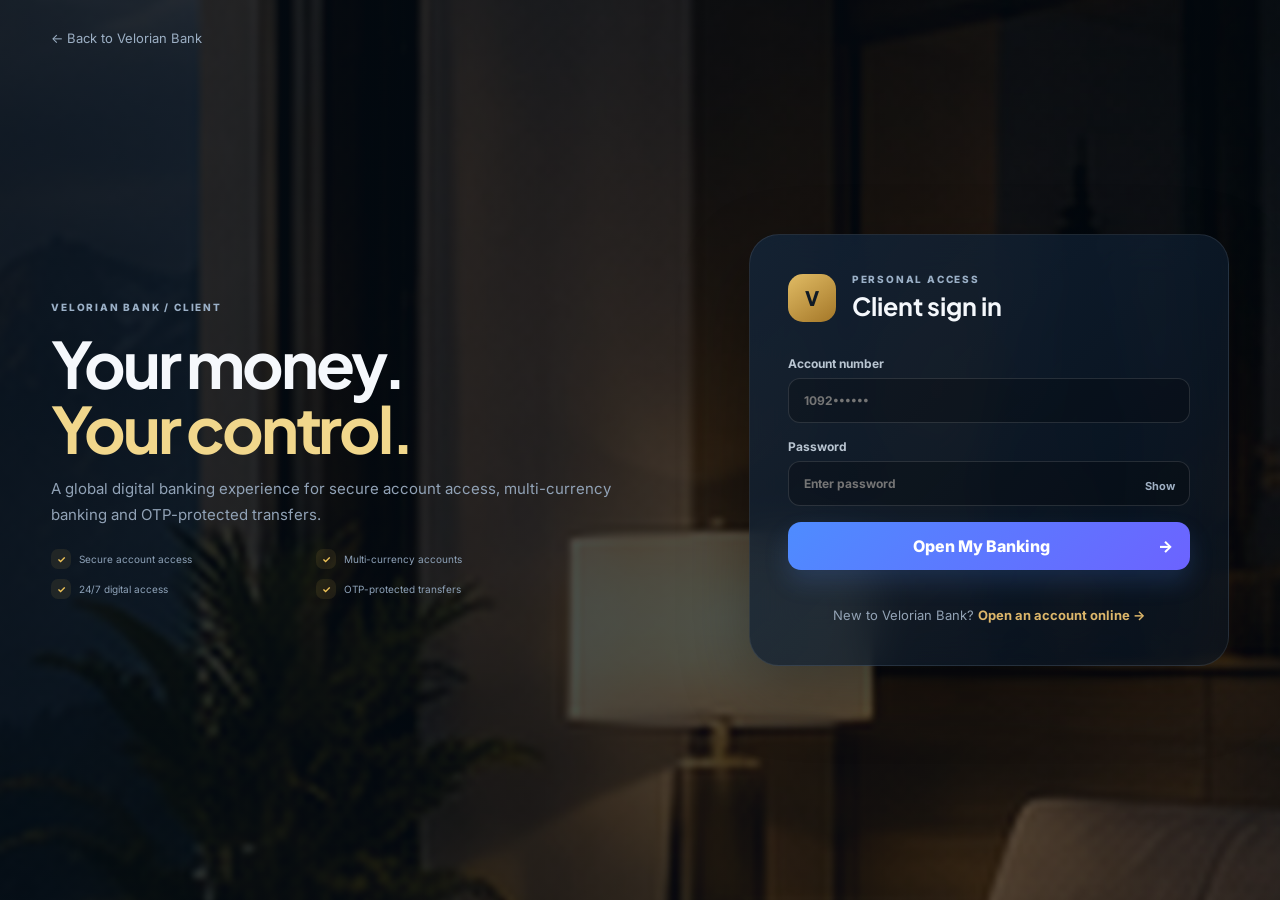
==== commit 0cb455bd: "Add files via upload" ====
--- a/client/index.html
+++ b/client/index.html
@@ -1,4 +1,4 @@
-<!doctype html><html lang="en"><head><meta charset="utf-8"><meta name="viewport" content="width=device-width,initial-scale=1"><meta name="description" content="Velorian Bank digital banking prototype"><base href="/VB-/"><title>Personal Banking — Velorian Bank</title><link rel="preconnect" href="https://fonts.googleapis.com"><link rel="preconnect" href="https://fonts.gstatic.com" crossorigin><link href="https://fonts.googleapis.com/css2?family=Inter:wght@400;500;600;700;800&family=Plus+Jakarta+Sans:wght@600;700;800&display=swap" rel="stylesheet"><link rel="stylesheet" href="../css/styles.css">
+<!doctype html><html lang="en"><head><meta charset="utf-8"><meta name="viewport" content="width=device-width,initial-scale=1"><meta name="description" content="Velorian Bank digital banking prototype"><base href="/"><title>Personal Banking — Velorian Bank</title><link rel="preconnect" href="https://fonts.googleapis.com"><link rel="preconnect" href="https://fonts.gstatic.com" crossorigin><link href="https://fonts.googleapis.com/css2?family=Inter:wght@400;500;600;700;800&family=Plus+Jakarta+Sans:wght@600;700;800&display=swap" rel="stylesheet"><link rel="stylesheet" href="../css/styles.css">
   <link rel="stylesheet" href="../css/preloader.css">
 </head>
 <body class="app-body client-app">
